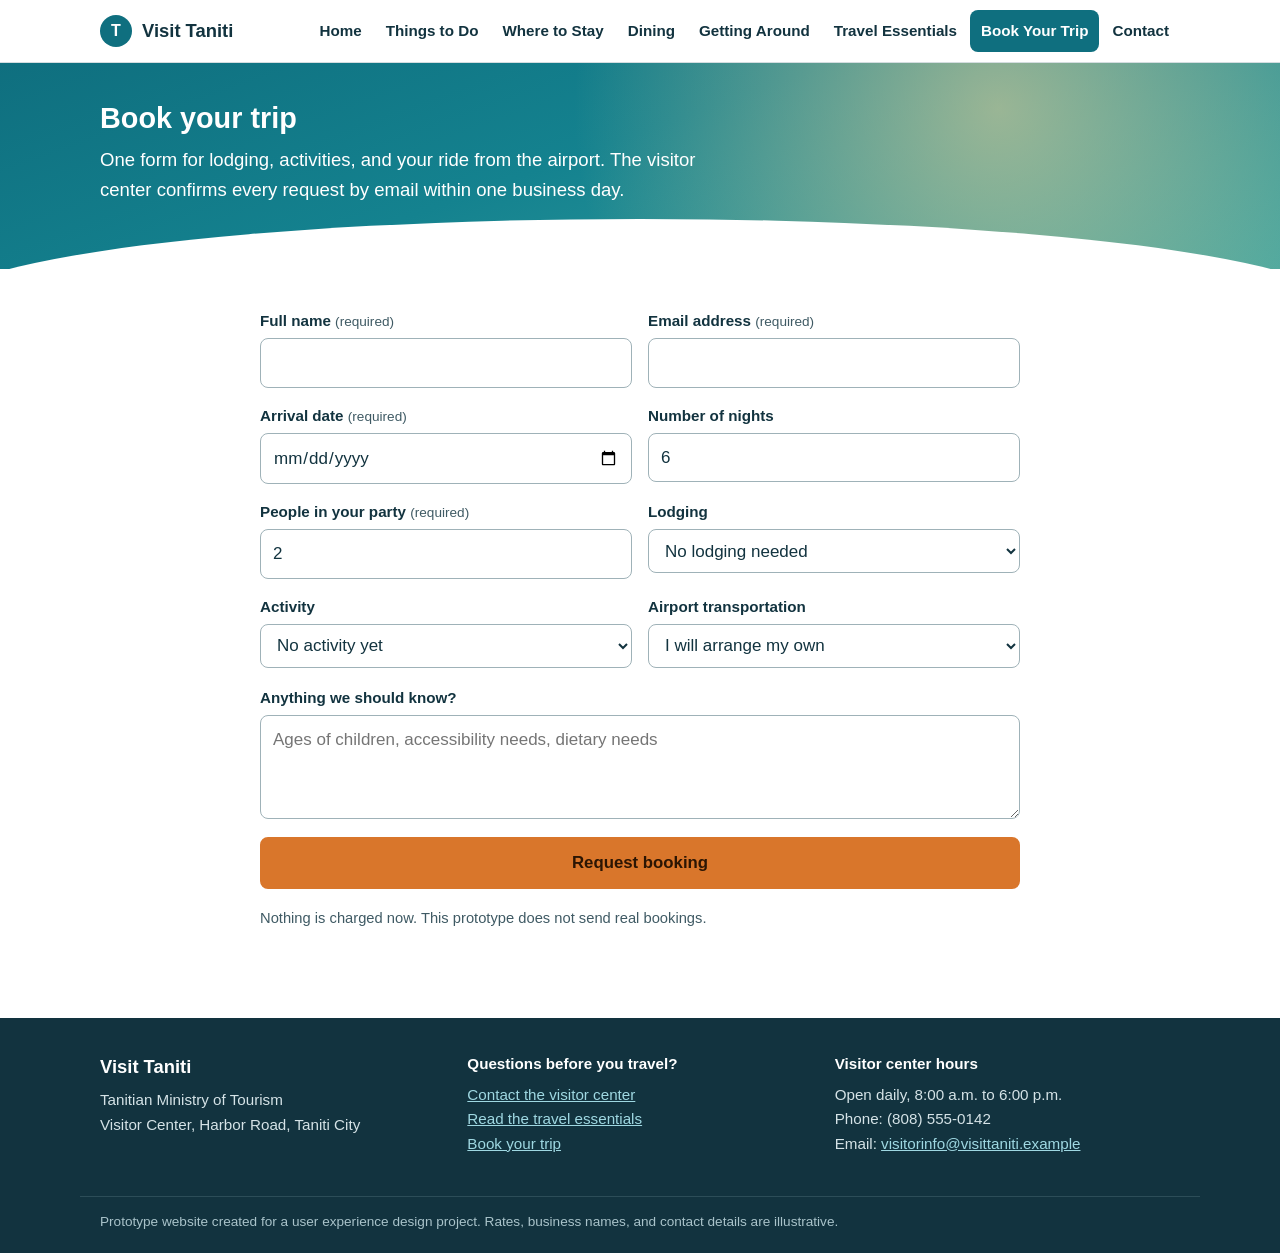
==== book.html @ 19d64484 "Visit Taniti prototype: eight-page responsive tourism site Interactive prototype for the D479 Task 1" ====
<!DOCTYPE html>
<html lang="en">
<head>
<meta charset="utf-8">
<meta name="viewport" content="width=device-width, initial-scale=1">
<title>Book your trip | Visit Taniti</title>
<meta name="description" content="Request a booking for lodging, activities, and airport transportation on Taniti.">
<link rel="stylesheet" href="assets/styles.css">
</head>
<body>
<a class="skip" href="#main">Skip to main content</a>
<header class="site-header">
  <div class="bar">
    <a class="brand" href="index.html"><span class="brand-mark">T</span>Visit Taniti</a>
    <button class="menu-toggle" type="button" aria-expanded="false" aria-controls="site-nav">
      <span class="menu-bars" aria-hidden="true"></span> Menu
    </button>
    <nav id="site-nav" class="site-nav" aria-label="Main">
      <ul>
          <li><a href="index.html">Home</a></li>
          <li><a href="things-to-do.html">Things to Do</a></li>
          <li><a href="where-to-stay.html">Where to Stay</a></li>
          <li><a href="dining.html">Dining</a></li>
          <li><a href="getting-around.html">Getting Around</a></li>
          <li><a href="essentials.html">Travel Essentials</a></li>
          <li><a href="book.html" class="is-current" aria-current="page">Book Your Trip</a></li>
          <li><a href="contact.html">Contact</a></li>
      </ul>
    </nav>
  </div>
</header>
<main id="main">
<section class="hero hero-small">
  <div class="wrap">
    <h1>Book your trip</h1>
    <p class="lead">One form for lodging, activities, and your ride from the airport. The visitor center confirms every request by email within one business day.</p>
    
  </div>
</section>
<section class="wrap section narrow">
  <form class="booking-form" id="booking-form" novalidate>
    <p class="form-intro" id="prefill-note" hidden></p>
    <div class="field-grid">
      <div class="field">
        <label for="name">Full name <span class="req">(required)</span></label>
        <input type="text" id="name" name="name" autocomplete="name" required>
        <p class="error" data-error-for="name" hidden></p>
      </div>
      <div class="field">
        <label for="email">Email address <span class="req">(required)</span></label>
        <input type="email" id="email" name="email" autocomplete="email" required>
        <p class="error" data-error-for="email" hidden></p>
      </div>
      <div class="field">
        <label for="arrival">Arrival date <span class="req">(required)</span></label>
        <input type="date" id="arrival" name="arrival" required>
        <p class="error" data-error-for="arrival" hidden></p>
      </div>
      <div class="field">
        <label for="nights">Number of nights</label>
        <input type="number" id="nights" name="nights" min="1" max="30" value="6">
      </div>
      <div class="field">
        <label for="party">People in your party <span class="req">(required)</span></label>
        <input type="number" id="party" name="party" min="1" max="20" value="2" required>
        <p class="error" data-error-for="party" hidden></p>
      </div>
      <div class="field">
        <label for="lodging">Lodging</label>
        <select id="lodging" name="lodging">
          <option value="">No lodging needed</option>
          <option value="Taniti Bay Resort">Taniti Bay Resort — $325 per night</option>
          <option value="Sunset Beach House">Sunset Beach House — $260 per night</option>
          <option value="Palm Row Condominiums">Palm Row Condominiums — $180 per night</option>
          <option value="Harborview Family Hotel">Harborview Family Hotel — $145 per night</option>
          <option value="Yellow Leaf Inn">Yellow Leaf Inn — $120 per night</option>
          <option value="Rainforest Edge Bed and Breakfast">Rainforest Edge Bed and Breakfast — $110 per night</option>
          <option value="Merriton Landing Bed and Breakfast">Merriton Landing Bed and Breakfast — $95 per night</option>
          <option value="Taniti City Hostel">Taniti City Hostel — $35 per night</option>
        </select>
      </div>
      <div class="field">
        <label for="activity">Activity</label>
        <select id="activity" name="activity">
          <option value="">No activity yet</option>
          <option value="Guided volcano hike">Guided volcano hike</option>
          <option value="Yellow Leaf Bay beaches">Yellow Leaf Bay beaches</option>
          <option value="Rainforest zip-line tour">Rainforest zip-line tour</option>
          <option value="Guided rainforest hike">Guided rainforest hike</option>
          <option value="Snorkeling trip">Snorkeling trip</option>
          <option value="Chartered fishing tour">Chartered fishing tour</option>
          <option value="Taniti History Museum">Taniti History Museum</option>
          <option value="Island boat or bus tour">Island boat or bus tour</option>
          <option value="Helicopter island flight">Helicopter island flight</option>
          <option value="Merriton Landing after dark">Merriton Landing after dark</option>
        </select>
      </div>
      <div class="field">
        <label for="transfer">Airport transportation</label>
        <select id="transfer" name="transfer">
          <option value="">I will arrange my own</option>
          <option value="Airport shuttle">Hotel shuttle from the airport</option>
          <option value="Taxi">Taxi from the airport</option>
          <option value="Rental car">Rental car from the airport agency</option>
        </select>
      </div>
    </div>
    <div class="field">
      <label for="notes">Anything we should know?</label>
      <textarea id="notes" name="notes" rows="3"
        placeholder="Ages of children, accessibility needs, dietary needs"></textarea>
    </div>
    <button class="btn btn-primary btn-big" type="submit">Request booking</button>
    <p class="form-help">Nothing is charged now. This prototype does not send real bookings.</p>
  </form>

  <div class="confirmation" id="confirmation" role="status" hidden>
    <h2>Your booking request is in</h2>
    <p id="confirmation-line"></p>
    <dl class="summary" id="confirmation-summary"></dl>
    <p>A confirmation has been sent to <strong id="confirmation-email"></strong>. The visitor
       center replies within one business day.</p>
    <p class="confirmation-actions">
      <a class="btn btn-quiet" href="things-to-do.html">Add another activity</a>
      <a class="btn btn-quiet" href="index.html">Back to the home page</a>
    </p>
  </div>
</section>

</main>
<footer class="site-footer">
  <div class="wrap footer-grid">
    <div>
      <p class="footer-brand">Visit Taniti</p>
      <p>Tanitian Ministry of Tourism<br>Visitor Center, Harbor Road, Taniti City</p>
    </div>
    <div>
      <p class="footer-head">Questions before you travel?</p>
      <p><a href="contact.html">Contact the visitor center</a><br>
         <a href="essentials.html">Read the travel essentials</a><br>
         <a href="book.html">Book your trip</a></p>
    </div>
    <div>
      <p class="footer-head">Visitor center hours</p>
      <p>Open daily, 8:00 a.m. to 6:00 p.m.<br>
         Phone: (808) 555-0142<br>
         Email: <a href="mailto:visitorinfo@visittaniti.example">visitorinfo@visittaniti.example</a></p>
    </div>
  </div>
  <div class="wrap footer-note">
    <p>Prototype website created for a user experience design project. Rates, business names, and
       contact details are illustrative.</p>
  </div>
</footer>
<script src="assets/site.js"></script>
</body>
</html>
---- assets/styles.css ----
/* Visit Taniti prototype
   One stylesheet for all eight pages. Mobile first: the layout is a single
   column until 720px, which is the behaviour the current Tanitian site lacks. */

:root {
  --ink: #12333f;
  --ink-soft: #3f5a64;
  --sea: #0f6f7f;
  --sea-dark: #0b5460;
  --sand: #f6f1e7;
  --band: #f0f5f6;
  --line: #d4dde0;
  --white: #ffffff;
  --sun: #d9762b;
  --shadow: 0 1px 2px rgba(18, 51, 63, .08), 0 6px 18px rgba(18, 51, 63, .06);
  --radius: 10px;
  --wrap: 1120px;
}

* { box-sizing: border-box; }

html { scroll-behavior: smooth; }

body {
  margin: 0;
  font: 17px/1.6 -apple-system, BlinkMacSystemFont, "Segoe UI", Roboto, Helvetica, Arial, sans-serif;
  color: var(--ink);
  background: var(--white);
}

h1, h2, h3 { line-height: 1.25; color: var(--ink); }
h1 { font-size: 2.1rem; margin: 0 0 .5rem; }
h2 { font-size: 1.5rem; margin: 0 0 1rem; }
h3 { font-size: 1.12rem; margin: 0 0 .4rem; }
p { margin: 0 0 1rem; }
a { color: var(--sea-dark); }
a:hover { color: var(--sun); }

:focus-visible {
  outline: 3px solid var(--sun);
  outline-offset: 2px;
}

.wrap { width: 100%; max-width: var(--wrap); margin: 0 auto; padding: 0 20px; }
.section { padding: 40px 20px 48px; }
.narrow { max-width: 800px; }
.band { background: var(--band); border-top: 1px solid var(--line); border-bottom: 1px solid var(--line); }

.skip {
  position: absolute;
  left: -9999px;
  background: var(--ink);
  color: var(--white);
  padding: 12px 18px;
  z-index: 20;
}
.skip:focus { left: 12px; top: 12px; }

/* ------------------------------------------------------------- header --- */
.site-header {
  position: sticky;
  top: 0;
  z-index: 10;
  background: var(--white);
  border-bottom: 1px solid var(--line);
}
.bar {
  max-width: var(--wrap);
  margin: 0 auto;
  padding: 10px 20px;
  display: flex;
  align-items: center;
  gap: 12px;
  flex-wrap: wrap;
}
.brand {
  display: flex;
  align-items: center;
  gap: 10px;
  font-weight: 700;
  font-size: 1.15rem;
  text-decoration: none;
  color: var(--ink);
  margin-right: auto;
}
.brand-mark {
  display: grid;
  place-items: center;
  width: 32px;
  height: 32px;
  border-radius: 50%;
  background: var(--sea);
  color: var(--white);
  font-size: 1rem;
}

.menu-toggle {
  display: inline-flex;
  align-items: center;
  gap: 8px;
  font: inherit;
  font-weight: 600;
  background: var(--white);
  color: var(--ink);
  border: 1px solid var(--line);
  border-radius: 8px;
  padding: 9px 14px;
  cursor: pointer;
}
.menu-bars, .menu-bars::before, .menu-bars::after {
  display: block;
  width: 18px;
  height: 2px;
  background: var(--ink);
  content: "";
}
.menu-bars { position: relative; }
.menu-bars::before { position: absolute; top: -6px; }
.menu-bars::after { position: absolute; top: 6px; }

.site-nav { display: none; width: 100%; }
.site-nav.is-open { display: block; }
.site-nav ul {
  list-style: none;
  margin: 8px 0 4px;
  padding: 0;
  display: flex;
  flex-direction: column;
  gap: 2px;
}
.site-nav a {
  display: block;
  padding: 11px 12px;
  border-radius: 8px;
  text-decoration: none;
  color: var(--ink);
  font-weight: 600;
}
.site-nav a:hover { background: var(--band); color: var(--sea-dark); }
.site-nav a.is-current { background: var(--sea); color: var(--white); }

@media (min-width: 900px) {
  .menu-toggle { display: none; }
  .site-nav { display: block; width: auto; }
  .site-nav ul { flex-direction: row; margin: 0; gap: 2px; }
  .site-nav a { padding: 9px 11px; font-size: .95rem; }
}

/* --------------------------------------------------------------- hero --- */
.hero {
  background:
    radial-gradient(circle at 78% 22%, rgba(255, 216, 150, .55), transparent 42%),
    linear-gradient(160deg, #0f6f7f 0%, #14828f 45%, #3aa3a0 100%);
  color: var(--white);
  padding: 56px 0 60px;
  position: relative;
  overflow: hidden;
}
.hero::after {
  content: "";
  position: absolute;
  left: -5%;
  right: -5%;
  bottom: -40px;
  height: 90px;
  background: var(--white);
  border-radius: 50% 50% 0 0 / 100% 100% 0 0;
}
.hero h1, .hero .lead { color: var(--white); position: relative; z-index: 1; }
.hero .lead { font-size: 1.16rem; max-width: 60ch; margin-bottom: 1.4rem; }
.hero-small { padding: 38px 0 42px; }
.hero-small h1 { font-size: 1.8rem; }
.hero-actions { position: relative; z-index: 1; display: flex; flex-wrap: wrap; gap: 12px; }

/* ------------------------------------------------------------ buttons --- */
.btn {
  display: inline-block;
  font-weight: 700;
  text-decoration: none;
  border-radius: 8px;
  padding: 11px 18px;
  border: 2px solid transparent;
  cursor: pointer;
  font-size: 1rem;
  line-height: 1.2;
}
.btn-primary { background: var(--sun); color: #2b1503; border-color: var(--sun); }
.btn-primary:hover { background: #c1651f; border-color: #c1651f; color: #fff; }
.btn-ghost { background: transparent; color: var(--white); border-color: var(--white); }
.btn-ghost:hover { background: rgba(255, 255, 255, .16); color: var(--white); }
.btn-quiet { background: var(--white); color: var(--sea-dark); border-color: var(--sea); }
.btn-quiet:hover { background: var(--band); color: var(--sea-dark); }
.btn-big { padding: 14px 26px; font-size: 1.05rem; }

/* -------------------------------------------------------------- cards --- */
.grid { display: grid; gap: 18px; }
.grid-2, .grid-3 { grid-template-columns: 1fr; }
@media (min-width: 720px) { .grid-2 { grid-template-columns: 1fr 1fr; } }
@media (min-width: 860px) { .grid-3 { grid-template-columns: repeat(3, 1fr); } }

.card {
  background: var(--white);
  border: 1px solid var(--line);
  border-radius: var(--radius);
  box-shadow: var(--shadow);
  overflow: hidden;
}
.card-body { padding: 18px 20px 20px; }
.card-art {
  display: grid;
  place-items: center;
  background: linear-gradient(140deg, #dff0ef, #f7efdd);
  color: var(--sea-dark);
  min-height: 110px;
}
.card-art .icon { width: 54px; height: 54px; }
.icon { width: 22px; height: 22px; fill: currentColor; vertical-align: -4px; }

.stack { display: grid; gap: 16px; }
.card-row { display: grid; grid-template-columns: 1fr; }
@media (min-width: 640px) {
  .card-row { grid-template-columns: 150px 1fr; }
  .card-row .card-art { min-height: 100%; }
}
.card-head { display: flex; flex-wrap: wrap; gap: 4px 16px; justify-content: space-between; }
.rate { font-weight: 700; font-size: 1.15rem; margin: 0 0 .4rem; color: var(--sea-dark); }
.rate span { font-weight: 400; font-size: .85rem; color: var(--ink-soft); }
.meta { color: var(--ink-soft); font-size: .93rem; margin-bottom: .6rem; }
.tag {
  display: inline-block;
  background: var(--band);
  border: 1px solid var(--line);
  border-radius: 999px;
  padding: 1px 10px;
  font-size: .8rem;
  font-weight: 600;
  color: var(--sea-dark);
}

.panel {
  background: var(--white);
  border: 1px solid var(--line);
  border-radius: var(--radius);
  padding: 20px;
  box-shadow: var(--shadow);
}
.panel h3 .icon, .panel h3 > svg { margin-right: 6px; }
.panel-contact dl { margin: 0 0 1.2rem; }

.quick-grid { display: grid; gap: 16px; grid-template-columns: 1fr; }
@media (min-width: 720px) { .quick-grid { grid-template-columns: 1fr 1fr; } }
@media (min-width: 1000px) { .quick-grid { grid-template-columns: repeat(4, 1fr); } }
.quick-item {
  background: var(--white);
  border-left: 4px solid var(--sea);
  border-radius: 6px;
  padding: 14px 16px;
}
.quick-item p { margin: 0; font-size: .95rem; color: var(--ink-soft); }
.section-more { margin-top: 1.4rem; }
.lead-small { color: var(--ink-soft); max-width: 62ch; }

.note {
  background: var(--sand);
  border: 1px solid #e6d9bd;
  border-radius: 8px;
  padding: 12px 16px;
  font-size: .96rem;
}

.steps { padding-left: 22px; }
.steps li { margin-bottom: .7rem; }

/* ------------------------------------------------------------ filters --- */
.filters {
  display: flex;
  flex-wrap: wrap;
  align-items: flex-end;
  gap: 16px;
  background: var(--band);
  border: 1px solid var(--line);
  border-radius: var(--radius);
  padding: 16px 18px;
  margin-bottom: 22px;
}
.field { display: flex; flex-direction: column; gap: 5px; }
.field label { font-weight: 600; font-size: .95rem; }
.req { font-weight: 400; color: var(--ink-soft); font-size: .85rem; }
select, input, textarea {
  font: inherit;
  color: var(--ink);
  background: var(--white);
  border: 1px solid #9fb2b8;
  border-radius: 8px;
  padding: 10px 12px;
  min-height: 44px;
  width: 100%;
}
textarea { min-height: 96px; }
.filter-count { margin: 0 0 4px; color: var(--ink-soft); font-size: .95rem; }
.empty { background: var(--sand); border-radius: 8px; padding: 16px; }

/* ---------------------------------------------------------- accordion --- */
.accordion { border: 1px solid var(--line); border-radius: var(--radius); overflow: hidden; }
.accordion-item + .accordion-item { border-top: 1px solid var(--line); }
.accordion h3 { margin: 0; font-size: 1rem; }
.accordion-trigger {
  width: 100%;
  display: flex;
  justify-content: space-between;
  align-items: center;
  gap: 14px;
  text-align: left;
  font: inherit;
  font-weight: 700;
  color: var(--ink);
  background: var(--white);
  border: 0;
  padding: 17px 20px;
  cursor: pointer;
  min-height: 56px;
}
.accordion-trigger:hover { background: var(--band); }
.accordion-sign {
  position: relative;
  flex: none;
  width: 16px;
  height: 16px;
}
.accordion-sign::before, .accordion-sign::after {
  content: "";
  position: absolute;
  background: var(--sea-dark);
}
.accordion-sign::before { top: 7px; left: 0; width: 16px; height: 2px; }
.accordion-sign::after { left: 7px; top: 0; width: 2px; height: 16px; }
.accordion-trigger[aria-expanded="true"] { background: var(--band); }
.accordion-trigger[aria-expanded="true"] .accordion-sign::after { display: none; }
.accordion-panel { padding: 2px 20px 18px; background: var(--band); }
.accordion-panel p:last-child { margin-bottom: 0; }

/* ------------------------------------------------------------- forms ---- */
.field-grid { display: grid; gap: 16px; grid-template-columns: 1fr; }
@media (min-width: 640px) { .field-grid { grid-template-columns: 1fr 1fr; } }
.booking-form, .contact-form { display: grid; gap: 18px; }
.form-intro {
  background: var(--sand);
  border: 1px solid #e6d9bd;
  border-radius: 8px;
  padding: 12px 16px;
  margin: 0;
  font-weight: 600;
}
.form-help { color: var(--ink-soft); font-size: .92rem; margin: 0; }
.error { color: #97310f; font-weight: 600; font-size: .9rem; margin: 0; }
input:invalid.is-flagged, textarea:invalid.is-flagged { border-color: #97310f; }

.confirmation {
  background: var(--band);
  border: 2px solid var(--sea);
  border-radius: var(--radius);
  padding: 22px 24px;
}
.confirmation h2, .confirmation h3 { margin-top: 0; }
.summary { display: grid; grid-template-columns: 1fr; gap: 2px 18px; margin: 0 0 1.2rem; }
.summary dt { font-weight: 700; }
.summary dd { margin: 0 0 8px; }
.confirmation-actions { display: flex; flex-wrap: wrap; gap: 12px; margin: 0; }

.contact-list { display: grid; grid-template-columns: 1fr; gap: 2px 18px; }
.contact-list dt { font-weight: 700; }
.contact-list dd { margin: 0 0 10px; overflow-wrap: anywhere; }

/* Side-by-side term and value only once there is room for both. */
@media (min-width: 560px) {
  .contact-list, .summary { grid-template-columns: max-content 1fr; gap: 8px 18px; }
  .contact-list dd, .summary dd { margin: 0; }
}
.callout {
  background: var(--sand);
  border-left: 4px solid var(--sun);
  border-radius: 6px;
  padding: 14px 16px;
}
.callout h3 { margin-top: 0; }
.callout p { margin-bottom: 0; }

/* ------------------------------------------------------------ footer ---- */
.site-footer {
  background: var(--ink);
  color: #d5e3e7;
  margin-top: 40px;
  padding: 34px 0 20px;
  font-size: .95rem;
}
.site-footer a { color: #9fd8e2; }
.site-footer a:hover { color: #ffd9ab; }
.footer-grid { display: grid; gap: 22px; grid-template-columns: 1fr; }
@media (min-width: 760px) { .footer-grid { grid-template-columns: repeat(3, 1fr); } }
.footer-brand { font-size: 1.15rem; font-weight: 700; color: var(--white); margin-bottom: .4rem; }
.footer-head { font-weight: 700; color: var(--white); margin-bottom: .4rem; }
.footer-note {
  border-top: 1px solid #2c4d58;
  margin-top: 24px;
  padding-top: 14px;
  color: #a9c3ca;
  font-size: .85rem;
}
.footer-note p { margin: 0; }
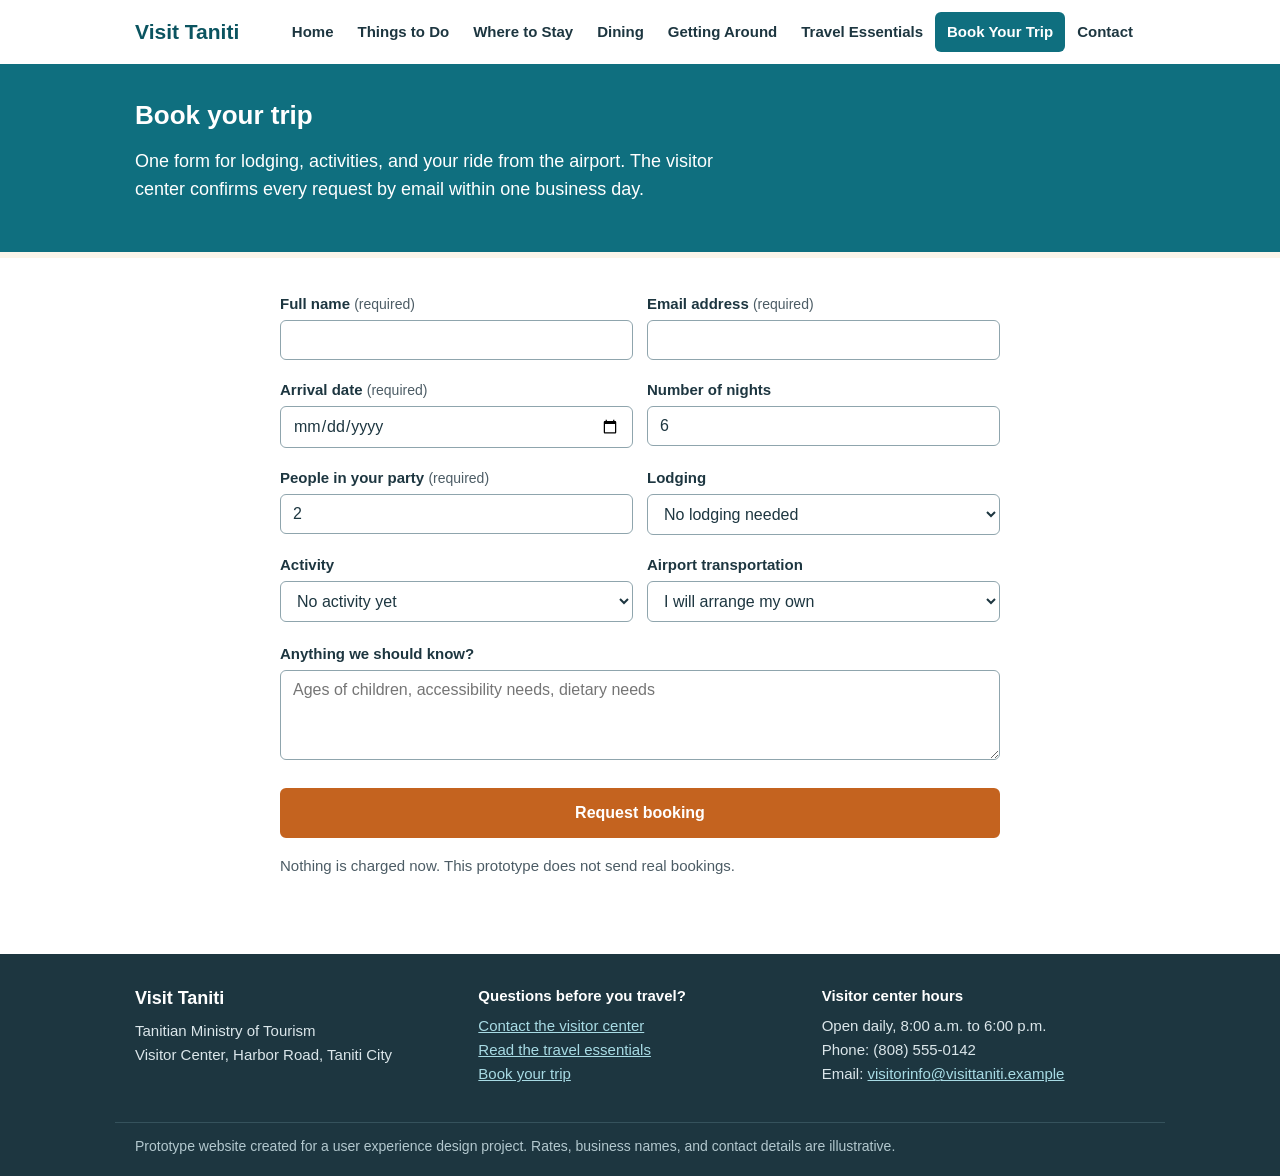
==== commit e9a2f950: "Simplify styling and add island context to the home page" ====
--- a/book.html
+++ b/book.html
@@ -11,7 +11,7 @@
 <a class="skip" href="#main">Skip to main content</a>
 <header class="site-header">
   <div class="bar">
-    <a class="brand" href="index.html"><span class="brand-mark">T</span>Visit Taniti</a>
+    <a class="brand" href="index.html">Visit Taniti</a>
     <button class="menu-toggle" type="button" aria-expanded="false" aria-controls="site-nav">
       <span class="menu-bars" aria-hidden="true"></span> Menu
     </button>
--- a/assets/styles.css
+++ b/assets/styles.css
@@ -1,409 +1,707 @@
-/* Visit Taniti prototype
-   One stylesheet for all eight pages. Mobile first: the layout is a single
-   column until 720px, which is the behaviour the current Tanitian site lacks. */
+/* Visit Taniti - stylesheet for all eight pages.
+   Written mobile first: everything is one column on a phone, and wider
+   screens get side-by-side columns. */
 
 :root {
-  --ink: #12333f;
-  --ink-soft: #3f5a64;
-  --sea: #0f6f7f;
-  --sea-dark: #0b5460;
-  --sand: #f6f1e7;
-  --band: #f0f5f6;
-  --line: #d4dde0;
-  --white: #ffffff;
-  --sun: #d9762b;
-  --shadow: 0 1px 2px rgba(18, 51, 63, .08), 0 6px 18px rgba(18, 51, 63, .06);
+  --teal: #0f6f7f;
+  --teal-dark: #0b5460;
+  --orange: #c4631f;
+  --ink: #1d3640;
+  --gray-text: #4c5c65;
+  --line: #ccd6da;
+  --band: #eef4f5;
+  --sand: #fbf5ea;
   --radius: 10px;
-  --wrap: 1120px;
-}
-
-* { box-sizing: border-box; }
-
-html { scroll-behavior: smooth; }
+  --radius-sm: 6px;
+  --ease: 0.15s ease;
+}
+
+* {
+  box-sizing: border-box;
+}
 
 body {
   margin: 0;
-  font: 17px/1.6 -apple-system, BlinkMacSystemFont, "Segoe UI", Roboto, Helvetica, Arial, sans-serif;
+  font-family: Arial, Helvetica, sans-serif;
+  font-size: 17px;
+  line-height: 1.6;
   color: var(--ink);
-  background: var(--white);
-}
-
-h1, h2, h3 { line-height: 1.25; color: var(--ink); }
-h1 { font-size: 2.1rem; margin: 0 0 .5rem; }
-h2 { font-size: 1.5rem; margin: 0 0 1rem; }
-h3 { font-size: 1.12rem; margin: 0 0 .4rem; }
-p { margin: 0 0 1rem; }
-a { color: var(--sea-dark); }
-a:hover { color: var(--sun); }
-
-:focus-visible {
-  outline: 3px solid var(--sun);
+  background-color: #fff;
+}
+
+h1 {
+  font-size: 30px;
+  margin: 0 0 10px;
+}
+
+h2 {
+  font-size: 23px;
+  margin: 0 0 14px;
+}
+
+h3 {
+  font-size: 18px;
+  margin: 0 0 6px;
+}
+
+p {
+  margin: 0 0 14px;
+}
+
+a {
+  color: var(--teal-dark);
+}
+
+a:hover {
+  color: var(--orange);
+}
+
+a:focus,
+button:focus,
+input:focus,
+select:focus,
+textarea:focus {
+  outline: 3px solid var(--orange);
   outline-offset: 2px;
-}
-
-.wrap { width: 100%; max-width: var(--wrap); margin: 0 auto; padding: 0 20px; }
-.section { padding: 40px 20px 48px; }
-.narrow { max-width: 800px; }
-.band { background: var(--band); border-top: 1px solid var(--line); border-bottom: 1px solid var(--line); }
+  border-radius: var(--radius-sm);
+}
+
+a {
+  transition: color var(--ease);
+}
+
+.wrap {
+  max-width: 1050px;
+  margin: 0 auto;
+  padding: 0 20px;
+}
+
+.section {
+  padding: 34px 20px 40px;
+}
+
+.narrow {
+  max-width: 760px;
+}
+
+.band {
+  background-color: var(--band);
+  border-top: 1px solid var(--line);
+  border-bottom: 1px solid var(--line);
+}
 
 .skip {
   position: absolute;
   left: -9999px;
-  background: var(--ink);
-  color: var(--white);
-  padding: 12px 18px;
-  z-index: 20;
-}
-.skip:focus { left: 12px; top: 12px; }
-
-/* ------------------------------------------------------------- header --- */
+  background-color: var(--ink);
+  color: #fff;
+  padding: 10px 16px;
+}
+
+.skip:focus {
+  left: 10px;
+  top: 10px;
+}
+
+/* ---------- header and navigation ---------- */
+
 .site-header {
-  position: sticky;
-  top: 0;
-  z-index: 10;
-  background: var(--white);
-  border-bottom: 1px solid var(--line);
-}
+  background-color: #fff;
+  border-bottom: 3px solid var(--teal);
+}
+
 .bar {
-  max-width: var(--wrap);
+  max-width: 1050px;
   margin: 0 auto;
-  padding: 10px 20px;
+  padding: 12px 20px;
   display: flex;
   align-items: center;
-  gap: 12px;
   flex-wrap: wrap;
 }
+
 .brand {
-  display: flex;
-  align-items: center;
-  gap: 10px;
-  font-weight: 700;
-  font-size: 1.15rem;
+  font-size: 21px;
+  font-weight: bold;
+  color: var(--teal-dark);
   text-decoration: none;
-  color: var(--ink);
   margin-right: auto;
 }
-.brand-mark {
-  display: grid;
-  place-items: center;
-  width: 32px;
-  height: 32px;
-  border-radius: 50%;
-  background: var(--sea);
-  color: var(--white);
-  font-size: 1rem;
-}
 
 .menu-toggle {
-  display: inline-flex;
-  align-items: center;
-  gap: 8px;
-  font: inherit;
-  font-weight: 600;
-  background: var(--white);
+  font-family: inherit;
+  font-size: 16px;
+  font-weight: bold;
+  background-color: #fff;
   color: var(--ink);
   border: 1px solid var(--line);
-  border-radius: 8px;
+  border-radius: var(--radius-sm);
   padding: 9px 14px;
   cursor: pointer;
-}
-.menu-bars, .menu-bars::before, .menu-bars::after {
+  transition: background-color var(--ease), border-color var(--ease);
+}
+
+.menu-toggle:hover {
+  background-color: var(--band);
+  border-color: var(--teal);
+}
+
+.site-nav {
+  display: none;
+  width: 100%;
+}
+
+.site-nav.is-open {
   display: block;
-  width: 18px;
-  height: 2px;
-  background: var(--ink);
-  content: "";
-}
-.menu-bars { position: relative; }
-.menu-bars::before { position: absolute; top: -6px; }
-.menu-bars::after { position: absolute; top: 6px; }
-
-.site-nav { display: none; width: 100%; }
-.site-nav.is-open { display: block; }
+}
+
 .site-nav ul {
   list-style: none;
-  margin: 8px 0 4px;
+  margin: 10px 0 0;
   padding: 0;
-  display: flex;
-  flex-direction: column;
-  gap: 2px;
-}
+}
+
 .site-nav a {
   display: block;
   padding: 11px 12px;
-  border-radius: 8px;
   text-decoration: none;
   color: var(--ink);
-  font-weight: 600;
-}
-.site-nav a:hover { background: var(--band); color: var(--sea-dark); }
-.site-nav a.is-current { background: var(--sea); color: var(--white); }
+  font-weight: bold;
+  border-bottom: 1px solid var(--line);
+  transition: background-color var(--ease), color var(--ease);
+}
+
+.site-nav a:hover {
+  background-color: var(--band);
+}
+
+.site-nav a.is-current {
+  background-color: var(--teal);
+  color: #fff;
+}
 
 @media (min-width: 900px) {
-  .menu-toggle { display: none; }
-  .site-nav { display: block; width: auto; }
-  .site-nav ul { flex-direction: row; margin: 0; gap: 2px; }
-  .site-nav a { padding: 9px 11px; font-size: .95rem; }
-}
-
-/* --------------------------------------------------------------- hero --- */
+  .menu-toggle {
+    display: none;
+  }
+
+  .site-nav {
+    display: block;
+    width: auto;
+  }
+
+  .site-nav ul {
+    display: flex;
+    margin: 0;
+  }
+
+  .site-nav a {
+    font-size: 15px;
+    padding: 8px 12px;
+    border-bottom: none;
+    border-radius: var(--radius-sm);
+  }
+}
+
+/* ---------- page intro ---------- */
+
 .hero {
-  background:
-    radial-gradient(circle at 78% 22%, rgba(255, 216, 150, .55), transparent 42%),
-    linear-gradient(160deg, #0f6f7f 0%, #14828f 45%, #3aa3a0 100%);
-  color: var(--white);
-  padding: 56px 0 60px;
-  position: relative;
-  overflow: hidden;
-}
-.hero::after {
-  content: "";
-  position: absolute;
-  left: -5%;
-  right: -5%;
-  bottom: -40px;
-  height: 90px;
-  background: var(--white);
-  border-radius: 50% 50% 0 0 / 100% 100% 0 0;
-}
-.hero h1, .hero .lead { color: var(--white); position: relative; z-index: 1; }
-.hero .lead { font-size: 1.16rem; max-width: 60ch; margin-bottom: 1.4rem; }
-.hero-small { padding: 38px 0 42px; }
-.hero-small h1 { font-size: 1.8rem; }
-.hero-actions { position: relative; z-index: 1; display: flex; flex-wrap: wrap; gap: 12px; }
-
-/* ------------------------------------------------------------ buttons --- */
+  background-color: var(--teal);
+  border-bottom: 6px solid var(--sand);
+  color: #fff;
+  padding: 44px 0;
+}
+
+.hero h1 {
+  color: #fff;
+}
+
+.hero .lead {
+  font-size: 18px;
+  max-width: 62ch;
+  margin-bottom: 20px;
+}
+
+.hero-small {
+  padding: 28px 0;
+}
+
+.hero-small h1 {
+  font-size: 26px;
+}
+
+.hero-actions {
+  margin: 0;
+}
+
+.hero-actions .btn {
+  margin: 0 10px 10px 0;
+}
+
+/* ---------- buttons ---------- */
+
 .btn {
   display: inline-block;
-  font-weight: 700;
+  font-size: 16px;
+  font-weight: bold;
   text-decoration: none;
-  border-radius: 8px;
   padding: 11px 18px;
-  border: 2px solid transparent;
+  border: 2px solid var(--orange);
+  border-radius: var(--radius-sm);
+  background-color: var(--orange);
+  color: #fff;
   cursor: pointer;
-  font-size: 1rem;
-  line-height: 1.2;
-}
-.btn-primary { background: var(--sun); color: #2b1503; border-color: var(--sun); }
-.btn-primary:hover { background: #c1651f; border-color: #c1651f; color: #fff; }
-.btn-ghost { background: transparent; color: var(--white); border-color: var(--white); }
-.btn-ghost:hover { background: rgba(255, 255, 255, .16); color: var(--white); }
-.btn-quiet { background: var(--white); color: var(--sea-dark); border-color: var(--sea); }
-.btn-quiet:hover { background: var(--band); color: var(--sea-dark); }
-.btn-big { padding: 14px 26px; font-size: 1.05rem; }
-
-/* -------------------------------------------------------------- cards --- */
-.grid { display: grid; gap: 18px; }
-.grid-2, .grid-3 { grid-template-columns: 1fr; }
-@media (min-width: 720px) { .grid-2 { grid-template-columns: 1fr 1fr; } }
-@media (min-width: 860px) { .grid-3 { grid-template-columns: repeat(3, 1fr); } }
+  font-family: inherit;
+  transition: background-color var(--ease), border-color var(--ease), color var(--ease);
+}
+
+.btn:hover {
+  background-color: #a9531a;
+  border-color: #a9531a;
+  color: #fff;
+}
+
+.btn-ghost {
+  background-color: transparent;
+  border-color: #fff;
+  color: #fff;
+}
+
+.btn-ghost:hover {
+  background-color: var(--teal-dark);
+  border-color: #fff;
+}
+
+.btn-quiet {
+  background-color: #fff;
+  border-color: var(--teal);
+  color: var(--teal-dark);
+}
+
+.btn-quiet:hover {
+  background-color: var(--band);
+  border-color: var(--teal);
+  color: var(--teal-dark);
+}
+
+.btn-big {
+  padding: 14px 24px;
+}
+
+/* ---------- cards and panels ---------- */
+
+.grid {
+  display: grid;
+  gap: 18px;
+  grid-template-columns: 1fr;
+}
+
+@media (min-width: 720px) {
+  .grid-2 {
+    grid-template-columns: 1fr 1fr;
+  }
+}
+
+@media (min-width: 860px) {
+  .grid-3 {
+    grid-template-columns: 1fr 1fr 1fr;
+  }
+}
 
 .card {
-  background: var(--white);
   border: 1px solid var(--line);
   border-radius: var(--radius);
-  box-shadow: var(--shadow);
+  background-color: #fff;
   overflow: hidden;
-}
-.card-body { padding: 18px 20px 20px; }
+  transition: border-color var(--ease);
+}
+
+.card:hover {
+  border-color: #9fb9c0;
+}
+
+.card-body {
+  padding: 16px 18px;
+}
+
 .card-art {
+  background-color: var(--band);
+  border-bottom: 1px solid var(--line);
+  text-align: center;
+  padding: 22px 0;
+  color: var(--teal-dark);
+}
+
+.card-art .icon {
+  width: 44px;
+  height: 44px;
+}
+
+.icon {
+  width: 20px;
+  height: 20px;
+  fill: currentColor;
+  vertical-align: -3px;
+}
+
+.stack {
   display: grid;
-  place-items: center;
-  background: linear-gradient(140deg, #dff0ef, #f7efdd);
-  color: var(--sea-dark);
-  min-height: 110px;
-}
-.card-art .icon { width: 54px; height: 54px; }
-.icon { width: 22px; height: 22px; fill: currentColor; vertical-align: -4px; }
-
-.stack { display: grid; gap: 16px; }
-.card-row { display: grid; grid-template-columns: 1fr; }
+  gap: 14px;
+}
+
+.card-row .card-art {
+  border-bottom: 1px solid var(--line);
+}
+
 @media (min-width: 640px) {
-  .card-row { grid-template-columns: 150px 1fr; }
-  .card-row .card-art { min-height: 100%; }
-}
-.card-head { display: flex; flex-wrap: wrap; gap: 4px 16px; justify-content: space-between; }
-.rate { font-weight: 700; font-size: 1.15rem; margin: 0 0 .4rem; color: var(--sea-dark); }
-.rate span { font-weight: 400; font-size: .85rem; color: var(--ink-soft); }
-.meta { color: var(--ink-soft); font-size: .93rem; margin-bottom: .6rem; }
+  .card-row {
+    display: grid;
+    grid-template-columns: 130px 1fr;
+  }
+
+  .card-row .card-art {
+    border-bottom: none;
+    border-right: 1px solid var(--line);
+    padding-top: 30px;
+  }
+}
+
+.card-head {
+  display: flex;
+  flex-wrap: wrap;
+  justify-content: space-between;
+}
+
+.rate {
+  font-size: 18px;
+  font-weight: bold;
+  color: var(--teal-dark);
+  margin: 0 0 6px;
+}
+
+.rate span {
+  font-size: 14px;
+  font-weight: normal;
+  color: var(--gray-text);
+}
+
+.meta {
+  color: var(--gray-text);
+  font-size: 15px;
+  margin-bottom: 8px;
+}
+
 .tag {
   display: inline-block;
-  background: var(--band);
+  background-color: var(--band);
   border: 1px solid var(--line);
   border-radius: 999px;
   padding: 1px 10px;
-  font-size: .8rem;
-  font-weight: 600;
-  color: var(--sea-dark);
+  font-size: 13px;
+  font-weight: bold;
+  color: var(--teal-dark);
 }
 
 .panel {
-  background: var(--white);
   border: 1px solid var(--line);
   border-radius: var(--radius);
-  padding: 20px;
-  box-shadow: var(--shadow);
-}
-.panel h3 .icon, .panel h3 > svg { margin-right: 6px; }
-.panel-contact dl { margin: 0 0 1.2rem; }
-
-.quick-grid { display: grid; gap: 16px; grid-template-columns: 1fr; }
-@media (min-width: 720px) { .quick-grid { grid-template-columns: 1fr 1fr; } }
-@media (min-width: 1000px) { .quick-grid { grid-template-columns: repeat(4, 1fr); } }
+  background-color: #fff;
+  padding: 18px;
+}
+
+.quick-grid {
+  display: grid;
+  gap: 14px;
+  grid-template-columns: 1fr;
+}
+
+@media (min-width: 720px) {
+  .quick-grid {
+    grid-template-columns: 1fr 1fr;
+  }
+}
+
+@media (min-width: 1000px) {
+  .quick-grid {
+    grid-template-columns: 1fr 1fr 1fr 1fr;
+  }
+}
+
 .quick-item {
-  background: var(--white);
-  border-left: 4px solid var(--sea);
-  border-radius: 6px;
-  padding: 14px 16px;
-}
-.quick-item p { margin: 0; font-size: .95rem; color: var(--ink-soft); }
-.section-more { margin-top: 1.4rem; }
-.lead-small { color: var(--ink-soft); max-width: 62ch; }
+  background-color: #fff;
+  border-left: 4px solid var(--teal);
+  border-radius: 0 var(--radius-sm) var(--radius-sm) 0;
+  padding: 12px 14px;
+}
+
+.quick-item p {
+  margin: 0;
+  font-size: 15px;
+  color: var(--gray-text);
+}
+
+.section-more {
+  margin-top: 20px;
+}
+
+.lead-small {
+  color: var(--gray-text);
+  max-width: 62ch;
+}
 
 .note {
-  background: var(--sand);
-  border: 1px solid #e6d9bd;
-  border-radius: 8px;
+  background-color: var(--sand);
+  border: 1px solid #e6dcc4;
+  border-radius: var(--radius-sm);
   padding: 12px 16px;
-  font-size: .96rem;
-}
-
-.steps { padding-left: 22px; }
-.steps li { margin-bottom: .7rem; }
-
-/* ------------------------------------------------------------ filters --- */
+  font-size: 16px;
+}
+
+.steps {
+  padding-left: 22px;
+}
+
+.steps li {
+  margin-bottom: 10px;
+}
+
+/* ---------- filters and forms ---------- */
+
 .filters {
   display: flex;
   flex-wrap: wrap;
   align-items: flex-end;
   gap: 16px;
-  background: var(--band);
+  background-color: var(--band);
   border: 1px solid var(--line);
   border-radius: var(--radius);
   padding: 16px 18px;
-  margin-bottom: 22px;
-}
-.field { display: flex; flex-direction: column; gap: 5px; }
-.field label { font-weight: 600; font-size: .95rem; }
-.req { font-weight: 400; color: var(--ink-soft); font-size: .85rem; }
-select, input, textarea {
-  font: inherit;
+  margin-bottom: 20px;
+}
+
+.field {
+  display: block;
+  margin-bottom: 4px;
+}
+
+.field label {
+  display: block;
+  font-weight: bold;
+  font-size: 15px;
+  margin-bottom: 4px;
+}
+
+.req {
+  font-weight: normal;
+  font-size: 14px;
+  color: var(--gray-text);
+}
+
+select,
+input,
+textarea {
+  font-family: inherit;
+  font-size: 16px;
   color: var(--ink);
-  background: var(--white);
-  border: 1px solid #9fb2b8;
-  border-radius: 8px;
+  background-color: #fff;
+  border: 1px solid #8fa5ad;
+  border-radius: var(--radius-sm);
   padding: 10px 12px;
-  min-height: 44px;
   width: 100%;
-}
-textarea { min-height: 96px; }
-.filter-count { margin: 0 0 4px; color: var(--ink-soft); font-size: .95rem; }
-.empty { background: var(--sand); border-radius: 8px; padding: 16px; }
-
-/* ---------------------------------------------------------- accordion --- */
-.accordion { border: 1px solid var(--line); border-radius: var(--radius); overflow: hidden; }
-.accordion-item + .accordion-item { border-top: 1px solid var(--line); }
-.accordion h3 { margin: 0; font-size: 1rem; }
-.accordion-trigger {
-  width: 100%;
-  display: flex;
-  justify-content: space-between;
-  align-items: center;
+  transition: border-color var(--ease);
+}
+
+select:hover,
+input:hover,
+textarea:hover {
+  border-color: var(--teal);
+}
+
+textarea {
+  min-height: 90px;
+}
+
+.filter-count {
+  margin: 0;
+  color: var(--gray-text);
+  font-size: 15px;
+}
+
+.empty {
+  background-color: var(--sand);
+  border: 1px solid #e6dcc4;
+  border-radius: var(--radius-sm);
+  padding: 16px;
+}
+
+.field-grid {
+  display: grid;
   gap: 14px;
-  text-align: left;
-  font: inherit;
-  font-weight: 700;
-  color: var(--ink);
-  background: var(--white);
-  border: 0;
-  padding: 17px 20px;
-  cursor: pointer;
-  min-height: 56px;
-}
-.accordion-trigger:hover { background: var(--band); }
-.accordion-sign {
-  position: relative;
-  flex: none;
-  width: 16px;
-  height: 16px;
-}
-.accordion-sign::before, .accordion-sign::after {
-  content: "";
-  position: absolute;
-  background: var(--sea-dark);
-}
-.accordion-sign::before { top: 7px; left: 0; width: 16px; height: 2px; }
-.accordion-sign::after { left: 7px; top: 0; width: 2px; height: 16px; }
-.accordion-trigger[aria-expanded="true"] { background: var(--band); }
-.accordion-trigger[aria-expanded="true"] .accordion-sign::after { display: none; }
-.accordion-panel { padding: 2px 20px 18px; background: var(--band); }
-.accordion-panel p:last-child { margin-bottom: 0; }
-
-/* ------------------------------------------------------------- forms ---- */
-.field-grid { display: grid; gap: 16px; grid-template-columns: 1fr; }
-@media (min-width: 640px) { .field-grid { grid-template-columns: 1fr 1fr; } }
-.booking-form, .contact-form { display: grid; gap: 18px; }
+  grid-template-columns: 1fr;
+}
+
+@media (min-width: 640px) {
+  .field-grid {
+    grid-template-columns: 1fr 1fr;
+  }
+}
+
+.booking-form,
+.contact-form {
+  display: grid;
+  gap: 16px;
+}
+
 .form-intro {
-  background: var(--sand);
-  border: 1px solid #e6d9bd;
-  border-radius: 8px;
+  background-color: var(--sand);
+  border: 1px solid #e6dcc4;
+  border-radius: var(--radius-sm);
   padding: 12px 16px;
   margin: 0;
-  font-weight: 600;
-}
-.form-help { color: var(--ink-soft); font-size: .92rem; margin: 0; }
-.error { color: #97310f; font-weight: 600; font-size: .9rem; margin: 0; }
-input:invalid.is-flagged, textarea:invalid.is-flagged { border-color: #97310f; }
+  font-weight: bold;
+}
+
+.form-help {
+  color: var(--gray-text);
+  font-size: 15px;
+  margin: 0;
+}
+
+.error {
+  color: #8f2f0f;
+  font-weight: bold;
+  font-size: 15px;
+  margin: 4px 0 0;
+}
+
+input.is-flagged,
+textarea.is-flagged {
+  border: 2px solid #8f2f0f;
+}
 
 .confirmation {
-  background: var(--band);
-  border: 2px solid var(--sea);
+  background-color: var(--band);
+  border: 2px solid var(--teal);
   border-radius: var(--radius);
-  padding: 22px 24px;
-}
-.confirmation h2, .confirmation h3 { margin-top: 0; }
-.summary { display: grid; grid-template-columns: 1fr; gap: 2px 18px; margin: 0 0 1.2rem; }
-.summary dt { font-weight: 700; }
-.summary dd { margin: 0 0 8px; }
-.confirmation-actions { display: flex; flex-wrap: wrap; gap: 12px; margin: 0; }
-
-.contact-list { display: grid; grid-template-columns: 1fr; gap: 2px 18px; }
-.contact-list dt { font-weight: 700; }
-.contact-list dd { margin: 0 0 10px; overflow-wrap: anywhere; }
-
-/* Side-by-side term and value only once there is room for both. */
+  padding: 20px;
+}
+
+.confirmation h2,
+.confirmation h3 {
+  margin-top: 0;
+}
+
+.summary {
+  display: grid;
+  grid-template-columns: 1fr;
+  margin: 0 0 16px;
+}
+
+.summary dt {
+  font-weight: bold;
+}
+
+.summary dd {
+  margin: 0 0 8px;
+}
+
+.confirmation-actions .btn {
+  margin: 0 10px 10px 0;
+}
+
+.contact-list {
+  display: grid;
+  grid-template-columns: 1fr;
+  margin: 0 0 18px;
+}
+
+.contact-list dt {
+  font-weight: bold;
+}
+
+.contact-list dd {
+  margin: 0 0 10px;
+  overflow-wrap: anywhere;
+}
+
 @media (min-width: 560px) {
-  .contact-list, .summary { grid-template-columns: max-content 1fr; gap: 8px 18px; }
-  .contact-list dd, .summary dd { margin: 0; }
-}
+  .contact-list,
+  .summary {
+    grid-template-columns: max-content 1fr;
+    gap: 8px 18px;
+  }
+
+  .contact-list dd,
+  .summary dd {
+    margin: 0;
+  }
+}
+
 .callout {
-  background: var(--sand);
-  border-left: 4px solid var(--sun);
-  border-radius: 6px;
+  background-color: var(--sand);
+  border-left: 4px solid var(--orange);
+  border-radius: 0 var(--radius-sm) var(--radius-sm) 0;
   padding: 14px 16px;
 }
-.callout h3 { margin-top: 0; }
-.callout p { margin-bottom: 0; }
-
-/* ------------------------------------------------------------ footer ---- */
+
+.callout h3 {
+  margin-top: 0;
+}
+
+.callout p {
+  margin-bottom: 0;
+}
+
+/* ---------- footer ---------- */
+
 .site-footer {
-  background: var(--ink);
-  color: #d5e3e7;
-  margin-top: 40px;
-  padding: 34px 0 20px;
-  font-size: .95rem;
-}
-.site-footer a { color: #9fd8e2; }
-.site-footer a:hover { color: #ffd9ab; }
-.footer-grid { display: grid; gap: 22px; grid-template-columns: 1fr; }
-@media (min-width: 760px) { .footer-grid { grid-template-columns: repeat(3, 1fr); } }
-.footer-brand { font-size: 1.15rem; font-weight: 700; color: var(--white); margin-bottom: .4rem; }
-.footer-head { font-weight: 700; color: var(--white); margin-bottom: .4rem; }
+  background-color: var(--ink);
+  color: #dbe6ea;
+  margin-top: 36px;
+  padding: 30px 0 18px;
+  font-size: 15px;
+}
+
+.site-footer a {
+  color: #a8dbe4;
+}
+
+.site-footer a:hover {
+  color: #ffd9ab;
+}
+
+.footer-grid {
+  display: grid;
+  gap: 20px;
+  grid-template-columns: 1fr;
+}
+
+@media (min-width: 760px) {
+  .footer-grid {
+    grid-template-columns: 1fr 1fr 1fr;
+  }
+}
+
+.footer-brand {
+  font-size: 18px;
+  font-weight: bold;
+  color: #fff;
+  margin-bottom: 6px;
+}
+
+.footer-head {
+  font-weight: bold;
+  color: #fff;
+  margin-bottom: 6px;
+}
+
 .footer-note {
-  border-top: 1px solid #2c4d58;
-  margin-top: 24px;
-  padding-top: 14px;
-  color: #a9c3ca;
-  font-size: .85rem;
-}
-.footer-note p { margin: 0; }
+  border-top: 1px solid #35525c;
+  margin-top: 22px;
+  padding-top: 12px;
+  color: #b3c8ce;
+  font-size: 14px;
+}
+
+.footer-note p {
+  margin: 0;
+}
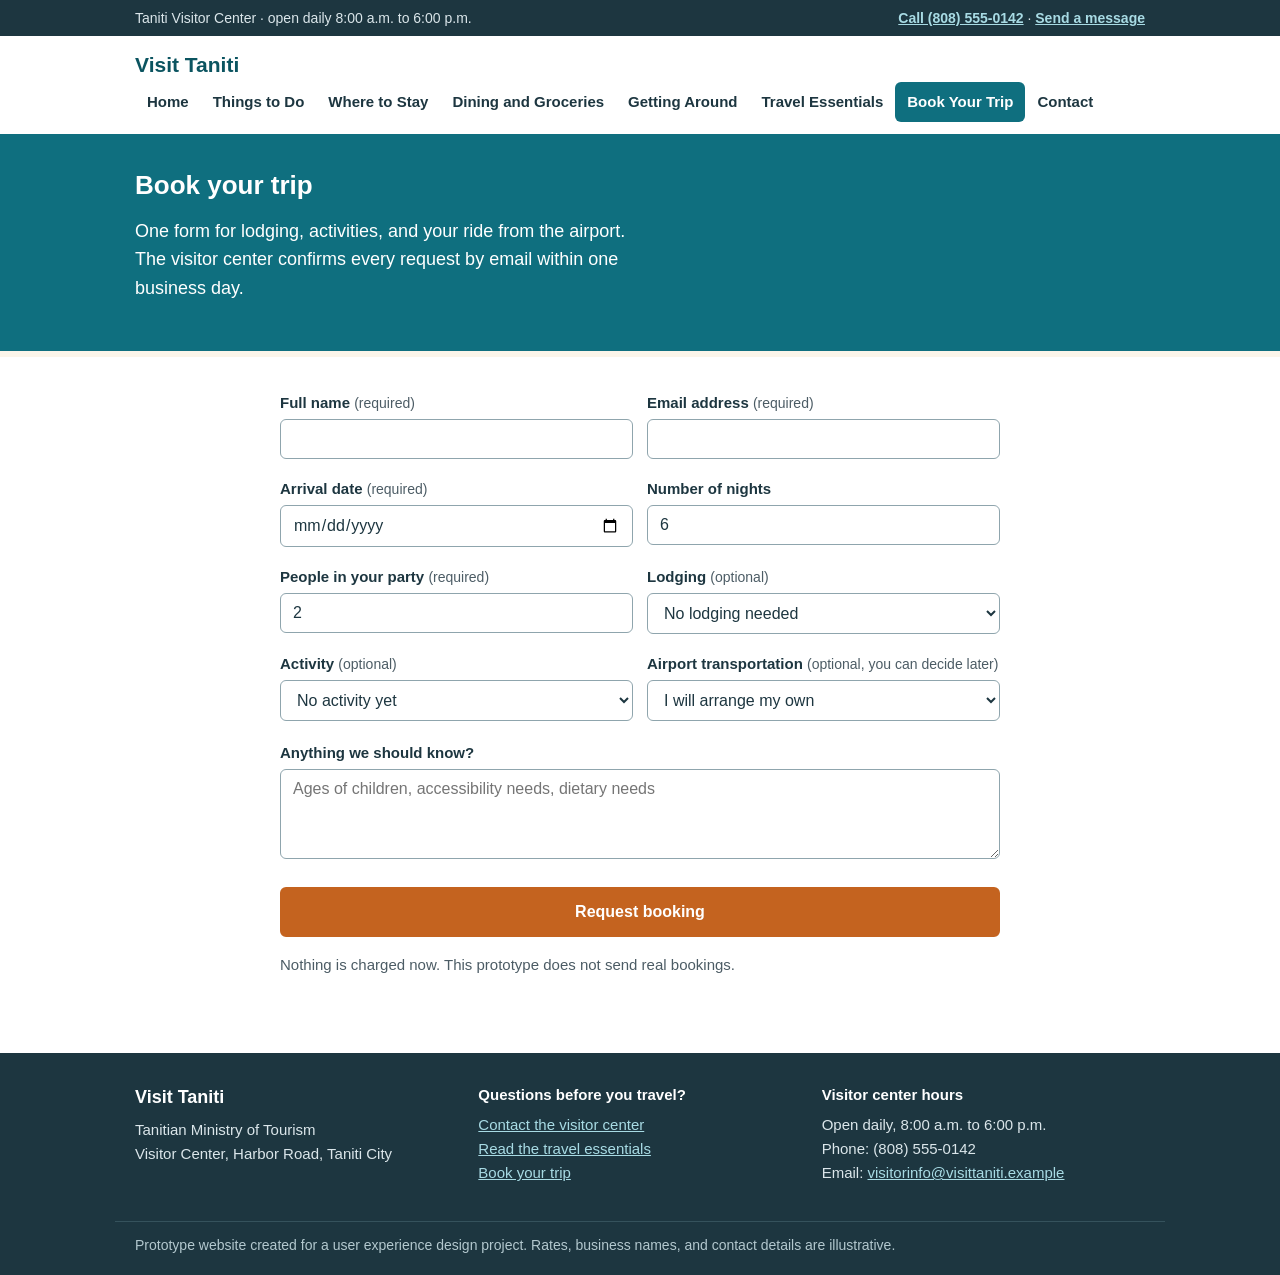
==== commit b13e5954: "Apply guerrilla usability test feedback - rename Dining to Dining and Groceries, and surface the alc" ====
--- a/book.html
+++ b/book.html
@@ -10,6 +10,13 @@
 <body>
 <a class="skip" href="#main">Skip to main content</a>
 <header class="site-header">
+  <div class="topbar">
+    <div class="wrap topbar-inner">
+      <span>Taniti Visitor Center &middot; open daily 8:00 a.m. to 6:00 p.m.</span>
+      <span><a href="tel:+18085550142">Call (808) 555-0142</a> &middot;
+            <a href="contact.html">Send a message</a></span>
+    </div>
+  </div>
   <div class="bar">
     <a class="brand" href="index.html">Visit Taniti</a>
     <button class="menu-toggle" type="button" aria-expanded="false" aria-controls="site-nav">
@@ -20,7 +27,7 @@
           <li><a href="index.html">Home</a></li>
           <li><a href="things-to-do.html">Things to Do</a></li>
           <li><a href="where-to-stay.html">Where to Stay</a></li>
-          <li><a href="dining.html">Dining</a></li>
+          <li><a href="dining.html">Dining and Groceries</a></li>
           <li><a href="getting-around.html">Getting Around</a></li>
           <li><a href="essentials.html">Travel Essentials</a></li>
           <li><a href="book.html" class="is-current" aria-current="page">Book Your Trip</a></li>
@@ -31,9 +38,12 @@
 </header>
 <main id="main">
 <section class="hero hero-small">
-  <div class="wrap">
-    <h1>Book your trip</h1>
-    <p class="lead">One form for lodging, activities, and your ride from the airport. The visitor center confirms every request by email within one business day.</p>
+  <div class="wrap hero-grid">
+    <div>
+      <h1>Book your trip</h1>
+      <p class="lead">One form for lodging, activities, and your ride from the airport. The visitor center confirms every request by email within one business day.</p>
+      
+    </div>
     
   </div>
 </section>
@@ -66,7 +76,7 @@
         <p class="error" data-error-for="party" hidden></p>
       </div>
       <div class="field">
-        <label for="lodging">Lodging</label>
+        <label for="lodging">Lodging <span class="req">(optional)</span></label>
         <select id="lodging" name="lodging">
           <option value="">No lodging needed</option>
           <option value="Taniti Bay Resort">Taniti Bay Resort — $325 per night</option>
@@ -80,7 +90,7 @@
         </select>
       </div>
       <div class="field">
-        <label for="activity">Activity</label>
+        <label for="activity">Activity <span class="req">(optional)</span></label>
         <select id="activity" name="activity">
           <option value="">No activity yet</option>
           <option value="Guided volcano hike">Guided volcano hike</option>
@@ -93,10 +103,12 @@
           <option value="Island boat or bus tour">Island boat or bus tour</option>
           <option value="Helicopter island flight">Helicopter island flight</option>
           <option value="Merriton Landing after dark">Merriton Landing after dark</option>
+          <option value="Nine-hole golf course">Nine-hole golf course</option>
         </select>
       </div>
       <div class="field">
-        <label for="transfer">Airport transportation</label>
+        <label for="transfer">Airport transportation <span class="req">(optional, you can
+          decide later)</span></label>
         <select id="transfer" name="transfer">
           <option value="">I will arrange my own</option>
           <option value="Airport shuttle">Hotel shuttle from the airport</option>
--- a/assets/styles.css
+++ b/assets/styles.css
@@ -237,6 +237,63 @@
   margin: 0 10px 10px 0;
 }
 
+/* ---------- contact strip above the navigation ----------
+   Added after guerrilla testing: a tester looked for a phone number at the top
+   of the page and had to dig into the footer to find one. */
+
+.topbar {
+  background-color: var(--ink);
+  color: #dbe6ea;
+  font-size: 14px;
+}
+
+.topbar-inner {
+  display: flex;
+  flex-wrap: wrap;
+  gap: 4px 18px;
+  justify-content: space-between;
+  padding: 7px 20px;
+}
+
+.topbar a {
+  color: #a8dbe4;
+  font-weight: bold;
+}
+
+.topbar a:hover {
+  color: #ffd9ab;
+}
+
+/* ---------- hero illustration ----------
+   Added after guerrilla testing: testers said nothing on the landing screen
+   drew them in. Drawn in SVG rather than photographed, so the prototype still
+   contains no third-party images. */
+
+.hero-grid {
+  display: grid;
+  gap: 24px;
+  grid-template-columns: 1fr;
+  align-items: center;
+}
+
+@media (min-width: 880px) {
+  .hero-grid {
+    grid-template-columns: 1.05fr 1fr;
+  }
+}
+
+.hero-art {
+  margin: 0;
+}
+
+.scene {
+  display: block;
+  width: 100%;
+  height: auto;
+  border-radius: var(--radius);
+  border: 3px solid #fff;
+}
+
 /* ---------- buttons ---------- */
 
 .btn {
